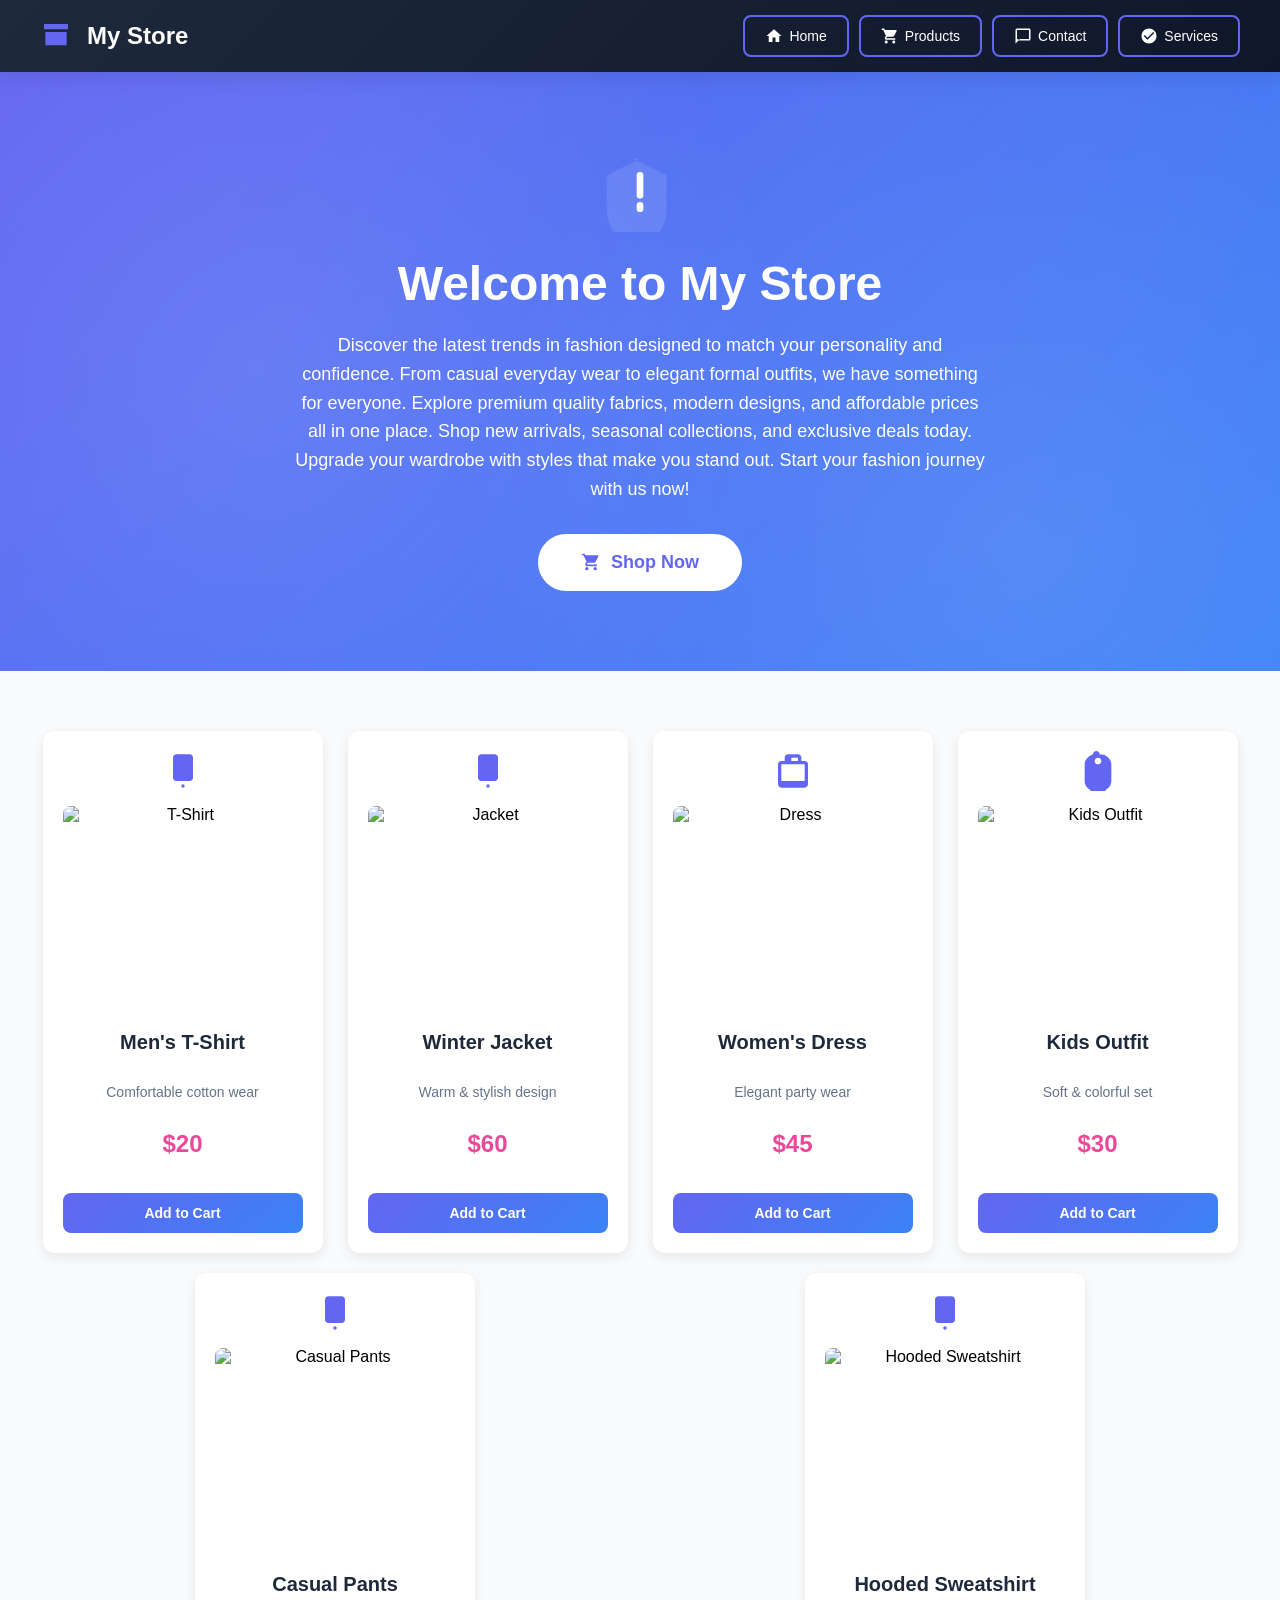
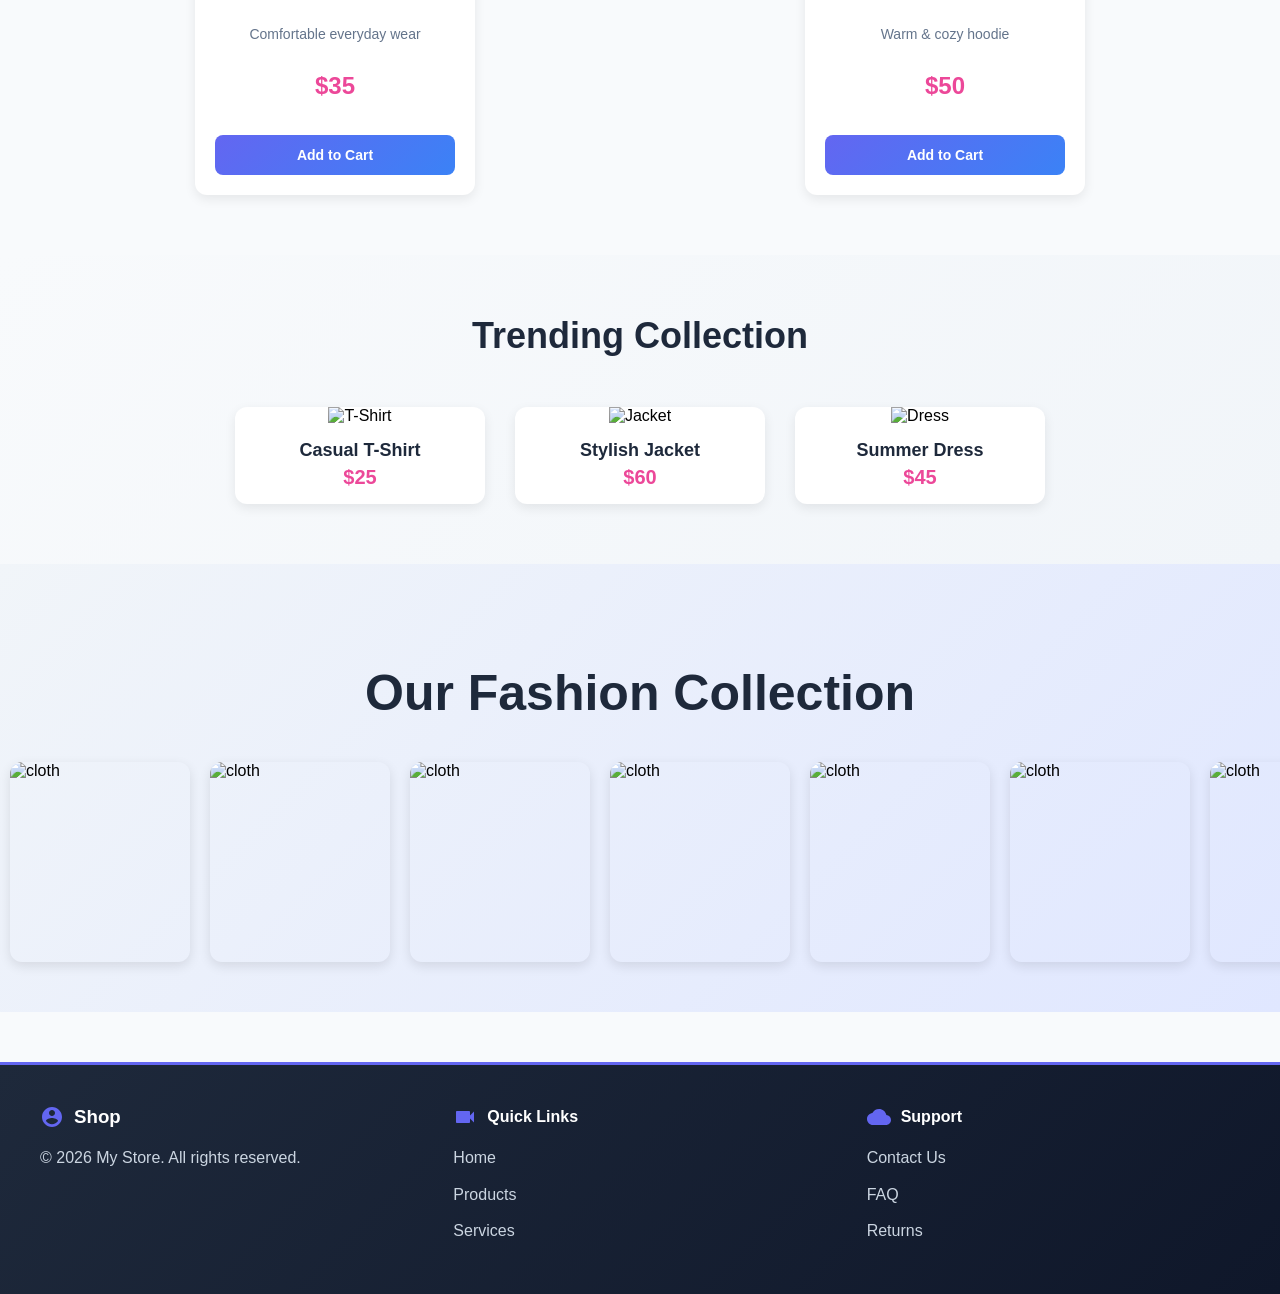
==== index.html @ 4a189a19 "add" ====
<!doctype html>
<html lang="en">
  <head>
    <meta charset="UTF-8" />
    <meta name="viewport" content="width=device-width, initial-scale=1.0" />
    <title>MY store</title>
    <link rel="stylesheet" href="style.css" />
  </head>
  <body>
    <div class="nav">
      <div class="left-nav">
        <svg
          class="nav-logo"
          viewBox="0 0 24 24"
          fill="none"
          xmlns="http://www.w3.org/2000/svg"
        >
          <path
            d="M3 3h18v4H3V3zm1 6h16v10H4V9zm1 2h14v6H5v-6z"
            fill="currentColor"
          />
        </svg>
        <h2>My Store</h2>
      </div>
      <div class="right-nav">
        <button>
          <a href="index.html">
            <svg class="nav-icon" viewBox="0 0 24 24" fill="currentColor">
              <path d="M10 20v-6h4v6h5v-8h3L12 3 2 12h3v8z" />
            </svg>
            Home
          </a>
        </button>
        <button>
          <a href="product.html">
            <svg class="nav-icon" viewBox="0 0 24 24" fill="currentColor">
              <path
                d="M7 18c-1.1 0-1.99.9-1.99 2S5.9 22 7 22s2-.9 2-2-.9-2-2-2zM1 2v2h2l3.6 7.59-1.35 2.45c-.16.28-.25.61-.25.96 0 1.1.9 2 2 2h12v-2H7.42c-.14 0-.25-.11-.25-.25l.03-.12.9-1.63h7.45c.75 0 1.41-.41 1.75-1.03l3.58-6.49c.08-.14.12-.31.12-.48 0-.55-.45-1-1-1H5.21l-.94-2H1zm16 16c-1.1 0-1.99.9-1.99 2s.89 2 1.99 2 2-.9 2-2-.9-2-2-2z"
              />
            </svg>
            Products
          </a>
        </button>
        <button>
          <a href="contact.html">
            <svg class="nav-icon" viewBox="0 0 24 24" fill="currentColor">
              <path
                d="M20 2H4c-1.1 0-2 .9-2 2v18l4-4h14c1.1 0 2-.9 2-2V4c0-1.1-.9-2-2-2zm0 14H8l-2 2v-2H4V4h16v12z"
              />
            </svg>
            Contact
          </a>
        </button>
        <button>
          <a href="services.html">
            <svg class="nav-icon" viewBox="0 0 24 24" fill="currentColor">
              <path
                d="M12 2C6.48 2 2 6.48 2 12s4.48 10 10 10 10-4.48 10-10S17.52 2 12 2zm-2 15l-5-5 1.41-1.41L10 14.17l7.59-7.59L19 8l-9 9z"
              />
            </svg>
            Services
          </a>
        </button>
      </div>
    </div>
    <div class="main">
      <svg
        class="hero-icon"
        viewBox="0 0 24 24"
        fill="none"
        xmlns="http://www.w3.org/2000/svg"
      >
        <path
          d="M12 2L2 7v10c0 5.55 3.84 10.74 9 12 5.16-1.26 9-6.45 9-12V7l-10-5z"
          fill="currentColor"
          opacity="0.1"
        />
        <path
          d="M12 7v6m0 3v1"
          stroke="currentColor"
          stroke-width="2"
          stroke-linecap="round"
        />
      </svg>
      <h1>Welcome to My Store</h1>
      <p>
        Discover the latest trends in fashion designed to match your personality
        and confidence. From casual everyday wear to elegant formal outfits, we
        have something for everyone. Explore premium quality fabrics, modern
        designs, and affordable prices all in one place. Shop new arrivals,
        seasonal collections, and exclusive deals today. Upgrade your wardrobe
        with styles that make you stand out. Start your fashion journey with us
        now!
      </p>
      <button class="shop-now">
        <svg class="btn-icon" viewBox="0 0 24 24" fill="currentColor">
          <path
            d="M7 18c-1.1 0-1.99.9-1.99 2S5.9 22 7 22s2-.9 2-2-.9-2-2-2zM1 2v2h2l3.6 7.59-1.35 2.45c-.16.28-.25.61-.25.96 0 1.1.9 2 2 2h12v-2H7.42c-.14 0-.25-.11-.25-.25l.03-.12.9-1.63h7.45c.75 0 1.41-.41 1.75-1.03l3.58-6.49c.08-.14.12-.31.12-.48 0-.55-.45-1-1-1H5.21l-.94-2H1zm16 16c-1.1 0-1.99.9-1.99 2s.89 2 1.99 2 2-.9 2-2-.9-2-2-2z"
          />
        </svg>
        Shop Now
      </button>
    </div>
    <div class="card-section">
      <div class="card">
        <svg class="card-icon" viewBox="0 0 24 24" fill="currentColor">
          <path
            d="M16 2H8c-1.1 0-2 .9-2 2v12c0 1.1.9 2 2 2h8c1.1 0 2-.9 2-2V4c0-1.1-.9-2-2-2zm-4 18c-.55 0-1 .45-1 1s.45 1 1 1 1-.45 1-1-.45-1-1-1z"
          />
        </svg>
        <img
          src="https://sp.yimg.com/ib/th?id=OPHS.diN9eGcp2eBxSg474C474&o=5&pid=21.1&w=174&h=174"
          alt="T-Shirt"
        />
        <h3>Men's T-Shirt</h3>
        <p>Comfortable cotton wear</p>
        <div class="price">$20</div>
        <button>Add to Cart</button>
      </div>

      <div class="card">
        <svg class="card-icon" viewBox="0 0 24 24" fill="currentColor">
          <path
            d="M16 2H8c-1.1 0-2 .9-2 2v12c0 1.1.9 2 2 2h8c1.1 0 2-.9 2-2V4c0-1.1-.9-2-2-2zm-4 18c-.55 0-1 .45-1 1s.45 1 1 1 1-.45 1-1-.45-1-1-1z"
          />
        </svg>
        <img
          src="https://tse2.mm.bing.net/th/id/OIP.4TFKS0_CNqm6G8-q3E5U1QHaH_?pid=Api&h=220&P=0"
          alt="Jacket"
        />
        <h3>Winter Jacket</h3>
        <p>Warm & stylish design</p>
        <div class="price">$60</div>
        <button>Add to Cart</button>
      </div>

      <div class="card">
        <svg class="card-icon" viewBox="0 0 24 24" fill="currentColor">
          <path
            d="M19 6h-2V4c0-1.1-.9-2-2-2h-6c-1.1 0-2 .9-2 2v2H5c-1.1 0-2 .9-2 2v12c0 1.1.9 2 2 2h14c1.1 0 2-.9 2-2V8c0-1.1-.9-2-2-2zm-8-2h4v2h-4V4zm8 14H5V8h14v12z"
          />
        </svg>
        <img
          src="https://tse2.mm.bing.net/th/id/OIP.IkxTCfhp7XtjsLxzPKANawAAAA?pid=Api&h=220&P=0"
          alt="Dress"
        />
        <h3>Women's Dress</h3>
        <p>Elegant party wear</p>
        <div class="price">$45</div>
        <button>Add to Cart</button>
      </div>

      <div class="card">
        <svg class="card-icon" viewBox="0 0 24 24" fill="currentColor">
          <path
            d="M13 2.05V2c0-1.1-.9-2-2-2s-2 .9-2 2v .05C6.15 2.89 4 5.28 4 8v10c0 2.3 1.35 4.29 3.29 5.29.51 2.14 2.47 3.71 4.71 3.71s4.2-1.57 4.71-3.71C18.65 22.29 20 20.3 20 18V8c0-2.72-2.15-5.11-5-5.95zM12 4c1.1 0 2 .9 2 2s-.9 2-2 2-2-.9-2-2 .9-2 2-2z"
          />
        </svg>
        <img
          src="https://tse4.mm.bing.net/th/id/OIP.J3lTS5rkJ0kUEkmGNi_cYAHaHa?pid=Api&h=220&P=0"
          alt="Kids Outfit"
        />
        <h3>Kids Outfit</h3>
        <p>Soft & colorful set</p>
        <div class="price">$30</div>
        <button>Add to Cart</button>
      </div>

      <div class="card">
        <svg class="card-icon" viewBox="0 0 24 24" fill="currentColor">
          <path
            d="M16 2H8c-1.1 0-2 .9-2 2v12c0 1.1.9 2 2 2h8c1.1 0 2-.9 2-2V4c0-1.1-.9-2-2-2zm-4 18c-.55 0-1 .45-1 1s.45 1 1 1 1-.45 1-1-.45-1-1-1z"
          />
        </svg>
        <img
          src="https://tse3.mm.bing.net/th/id/OIP.npMJwdE77cSlf0qVIJvrZAHaJQ?pid=Api&h=220&P=0"
          alt="Casual Pants"
        />
        <h3>Casual Pants</h3>
        <p>Comfortable everyday wear</p>
        <div class="price">$35</div>
        <button>Add to Cart</button>
      </div>

      <div class="card">
        <svg class="card-icon" viewBox="0 0 24 24" fill="currentColor">
          <path
            d="M16 2H8c-1.1 0-2 .9-2 2v12c0 1.1.9 2 2 2h8c1.1 0 2-.9 2-2V4c0-1.1-.9-2-2-2zm-4 18c-.55 0-1 .45-1 1s.45 1 1 1 1-.45 1-1-.45-1-1-1z"
          />
        </svg>
        <img
          src="https://sp.yimg.com/ib/th?id=OPHS.ZYnOTlYd9QD0Gw474C474&o=5&pid=21.1&w=174&h=174"
          alt="Hooded Sweatshirt"
        />
        <h3>Hooded Sweatshirt</h3>
        <p>Warm & cozy hoodie</p>
        <div class="price">$50</div>
        <button>Add to Cart</button>
      </div>
    </div>
    <section class="clothes-section">
      <h2 class="section-title">Trending Collection</h2>

      <div class="clothes-container">
        <div class="cloth-card">
          <img
            src="https://images.unsplash.com/photo-1521572163474-6864f9cf17ab"
            alt="T-Shirt"
          />
          <h3>Casual T-Shirt</h3>
          <p>$25</p>
        </div>

        <div class="cloth-card">
          <img
            src="https://images.unsplash.com/photo-1541099649105-f69ad21f3246"
            alt="Jacket"
          />
          <h3>Stylish Jacket</h3>
          <p>$60</p>
        </div>

        <div class="cloth-card">
          <img
            src="https://images.unsplash.com/photo-1523381210434-271e8be1f52b"
            alt="Dress"
          />
          <h3>Summer Dress</h3>
          <p>$45</p>
        </div>
      </div>
    </section>

    <div class="slider">
      <h1 class="title">Our Fashion Collection</h1>
      <div class="slide-track">
        <img
          src="https://tse1.mm.bing.net/th/id/OIP.7dVXsr6-l3CxeOP9ixwIzgHaIp?pid=Api&h=220&P=0"
          alt="cloth"
        />
        <img
          src="https://tse3.mm.bing.net/th/id/OIP.5iQhqxgO9M4sZbuDXLKaMwHaHa?pid=Api&h=220&P=0"
          alt="cloth"
        />
        <img
          src="https://tse3.mm.bing.net/th/id/OIP.94xbmlF-6eaOnJ8CadNE3AHaJ4?pid=Api&h=220&P=0"
          alt="cloth"
        />
        <img
          src="https://tse3.mm.bing.net/th/id/OIP.oIAard_-rbLVhqIv0ns6VAHaJq?pid=Api&h=220&P=0"
          alt="cloth"
        />
        <img
          src="https://tse4.mm.bing.net/th/id/OIP.7JHT802lkbeA6eNokMqa7wHaLH?pid=Api&h=220&P=0"
          alt="cloth"
        />
        <img
          src="https://tse3.mm.bing.net/th/id/OIP.ezkQ51ySacZz0zSMBZnwAQHaKL?pid=Api&h=220&P=0"
          alt="cloth"
        />

        <!-- duplicate for smooth animation -->

        <img
          src="https://tse2.mm.bing.net/th/id/OIP.najAUZGLYDuFoyGK1gxFtwHaHa?pid=Api&h=220&P=0"
          alt="cloth"
        />
        <img
          src="https://tse3.mm.bing.net/th/id/OIP.VjDyY02cWuVD8oYbpbNacQHaHa?pid=Api&h=220&P=0"
          alt="cloth"
        />
        <img
          src="https://tse4.mm.bing.net/th/id/OIP.WUnVZwloYXIFiaX700F4-wHaHa?pid=Api&h=220&P=0"
          alt="cloth"
        />
        <img
          src="https://sp.yimg.com/ib/th?id=OPHS.28s5oGExE8n%2bOg474C474&o=5&pid=21.1&w=174&h=174"
          alt="cloth"
        />
        <img
          src="https://tse3.mm.bing.net/th/id/OIP.F_GPVm4qXBgl2MU5QC6DgAHaHa?pid=Api&h=220&P=0"
          alt="cloth"
        />
        <img
          src="https://tse1.mm.bing.net/th/id/OIP.SAK1lV6HRLopE1clRI5jWwHaNK?pid=Api&h=220&P=0"
          alt="cloth"
        />
      </div>
    </div>

    <div class="footer">
      <div class="footer-content">
        <div class="footer-section">
          <h3>
            <svg class="footer-icon" viewBox="0 0 24 24" fill="currentColor">
              <path
                d="M12 2C6.48 2 2 6.48 2 12s4.48 10 10 10 10-4.48 10-10S17.52 2 12 2zm0 3c1.66 0 3 1.34 3 3s-1.34 3-3 3-3-1.34-3-3 1.34-3 3-3zm0 14.2c-2.5 0-4.71-1.28-6-3.22.03-1.99 4-3.08 6-3.08 1.99 0 5.97 1.09 6 3.08-1.29 1.94-3.5 3.22-6 3.22z"
              />
            </svg>
            Shop
          </h3>
          <p>&copy; 2026 My Store. All rights reserved.</p>
        </div>
        <div class="footer-section">
          <h4>
            <svg class="footer-icon" viewBox="0 0 24 24" fill="currentColor">
              <path
                d="M17 10.5V7c0-.55-.45-1-1-1H4c-.55 0-1 .45-1 1v10c0 .55.45 1 1 1h12c.55 0 1-.45 1-1v-3.5l4 4v-11l-4 4z"
              />
            </svg>
            Quick Links
          </h4>
          <ul>
            <li><a href="index.html">Home</a></li>
            <li><a href="product.html">Products</a></li>
            <li><a href="services.html">Services</a></li>
          </ul>
        </div>
        <div class="footer-section">
          <h4>
            <svg class="footer-icon" viewBox="0 0 24 24" fill="currentColor">
              <path
                d="M19.35 10.04C18.67 6.59 15.64 4 12 4 9.11 4 6.6 5.64 5.35 8.04 2.34 8.36 0 10.91 0 14c0 3.31 2.69 6 6 6h13c2.76 0 5-2.24 5-5 0-2.64-2.05-4.78-4.65-4.96z"
              />
            </svg>
            Support
          </h4>
          <ul>
            <li><a href="contact.html">Contact Us</a></li>
            <li><a href="#">FAQ</a></li>
            <li><a href="#">Returns</a></li>
          </ul>
        </div>
      </div>
    </div>
  </body>
</html>
---- style.css ----
*,
body {
  margin: 0;
  padding: 0;
  box-sizing: border-box;
  font-family: 'Segoe UI', Tahoma, Geneva, Verdana, sans-serif;
}

body {
  background-color: #f8fafc;
}

/* Navigation Styling */
.nav {
  display: flex;
  justify-content: space-between;
  align-items: center;
  background: linear-gradient(135deg, #1e293b 0%, #0f172a 100%);
  padding: 15px 40px;
  position: sticky;
  top: 0;
  z-index: 1000;
  box-shadow: 0 4px 20px rgba(0, 0, 0, 0.1);
}

.nav .left-nav {
  display: flex;
  align-items: center;
  gap: 15px;
}

.nav-logo {
  width: 32px;
  height: 32px;
  color: #6366f1;
  animation: pulse 2s ease-in-out infinite;
}

@keyframes pulse {
  0%, 100% { transform: scale(1); }
  50% { transform: scale(1.1); }
}

.nav .left-nav h2 {
  color: #fff;
  font-size: 24px;
  font-weight: 700;
  margin: 0;
}

.nav .right-nav {
  display: flex;
  gap: 10px;
}

.nav .right-nav button {
  background-color: transparent;
  color: #fff;
  border: 2px solid #6366f1;
  padding: 10px 20px;
  cursor: pointer;
  border-radius: 8px;
  transition: all 0.3s ease;
  display: flex;
  align-items: center;
  gap: 6px;
  font-weight: 500;
}

.nav-icon {
  width: 18px;
  height: 18px;
  transition: transform 0.3s ease;
}

.nav .right-nav button a {
  text-decoration: none;
  color: inherit;
  display: flex;
  align-items: center;
  gap: 6px;
  font-size: 14px;
}

.nav .right-nav button:hover {
  background-color: #6366f1;
  border-color: #6366f1;
  transform: translateY(-2px);
  box-shadow: 0 8px 16px rgba(99, 102, 241, 0.3);
}

.nav .right-nav button:hover .nav-icon {
  transform: scale(1.2);
}
.main {
  text-align: center;
  padding: 80px 40px;
  background: linear-gradient(135deg, #6366f1 0%, #3b82f6 100%);
  color: white;
  position: relative;
  overflow: hidden;
}

.main::before {
  content: '';
  position: absolute;
  top: 0;
  left: 0;
  right: 0;
  bottom: 0;
  background-image: 
    radial-gradient(circle at 20% 50%, rgba(255, 255, 255, 0.1) 0%, transparent 50%),
    radial-gradient(circle at 80% 80%, rgba(255, 255, 255, 0.1) 0%, transparent 50%);
  pointer-events: none;
}

.main > * {
  position: relative;
  z-index: 1;
}

.hero-icon {
  width: 80px;
  height: 80px;
  margin-bottom: 20px;
  animation: float 3s ease-in-out infinite;
}

@keyframes float {
  0%, 100% { transform: translateY(0px); }
  50% { transform: translateY(-20px); }
}

.main h1 {
  font-size: 48px;
  margin-bottom: 20px;
  font-weight: 800;
  animation: slideDown 0.6s ease;
}

@keyframes slideDown {
  from { opacity: 0; transform: translateY(-30px); }
  to { opacity: 1; transform: translateY(0); }
}

.main p {
  font-size: 18px;
  margin-bottom: 30px;
  line-height: 1.6;
  max-width: 700px;
  margin-left: auto;
  margin-right: auto;
  animation: slideUp 0.6s ease 0.2s both;
}

@keyframes slideUp {
  from { opacity: 0; transform: translateY(30px); }
  to { opacity: 1; transform: translateY(0); }
}

.shop-now {
  background-color: #fff;
  color: #6366f1;
  border: 3px solid #fff;
  padding: 15px 40px;
  font-size: 18px;
  cursor: pointer;
  border-radius: 50px;
  font-weight: 600;
  display: inline-flex;
  align-items: center;
  gap: 10px;
  transition: all 0.3s ease;
  animation: slideUp 0.6s ease 0.4s both;
}

.btn-icon {
  width: 20px;
  height: 20px;
  transition: transform 0.3s ease;
}

.shop-now:hover {
  background-color: #ec4899;
  color: #fff;
  border-color: #ec4899;
  transform: translateY(-4px);
  box-shadow: 0 12px 24px rgba(236, 72, 153, 0.3);
}

.shop-now:hover .btn-icon {
  transform: scale(1.2);
}
.card-section {
  display: flex;
  justify-content: space-around;
  padding: 60px 40px;
  gap: 20px;
  flex-wrap: wrap;
  background-color: #f8fafc;
}

.card {
  display: flex;
  flex-direction: column;
  background-color: #fff;
  border: none;
  border-radius: 12px;
  padding: 20px;
  width: 280px;
  text-align: center;
  gap: 15px;
  box-shadow: 0 4px 12px rgba(0, 0, 0, 0.08);
  transition: all 0.3s ease;
  animation: cardSlideUp 0.6s ease forwards;
}

@keyframes cardSlideUp {
  from { opacity: 0; transform: translateY(30px); }
  to { opacity: 1; transform: translateY(0); }
}

.card:nth-child(1) { animation-delay: 0.1s; }
.card:nth-child(2) { animation-delay: 0.2s; }
.card:nth-child(3) { animation-delay: 0.3s; }
.card:nth-child(4) { animation-delay: 0.4s; }

.card-icon {
  width: 40px;
  height: 40px;
  margin: 0 auto;
  color: #6366f1;
  animation: iconBounce 2s ease-in-out infinite;
}

@keyframes iconBounce {
  0%, 100% { transform: translateY(0); }
  50% { transform: translateY(-10px); }
}

.card img {
  width: 100%;
  height: 200px;
  object-fit: cover;
  border-radius: 8px;
  transition: transform 0.3s ease;
}

.card h3 {
  font-size: 20px;
  margin: 10px 0;
  color: #1e293b;
  font-weight: 600;
}

.card p {
  font-size: 14px;
  color: #64748b;
  margin: 5px 0;
}

.card .price {
  font-size: 24px;
  color: #ec4899;
  font-weight: 700;
  margin: 10px 0;
}

.card button {
  background: linear-gradient(135deg, #6366f1 0%, #3b82f6 100%);
  color: #fff;
  border: none;
  padding: 12px 24px;
  font-size: 14px;
  cursor: pointer;
  border-radius: 8px;
  font-weight: 600;
  transition: all 0.3s ease;
  margin-top: 10px;
}

.card:hover {
  transform: translateY(-8px);
  box-shadow: 0 12px 28px rgba(99, 102, 241, 0.2);
}

.card:hover img {
  transform: scale(1.05);
}

.card button:hover {
  transform: translateY(-2px);
  box-shadow: 0 8px 16px rgba(99, 102, 241, 0.4);
}

.clothes-section {
    padding: 60px 40px;
    text-align: center;
    background: linear-gradient(135deg, #f8fafc 0%, #f1f5f9 100%);
}

.section-title {
    font-size: 36px;
    margin-bottom: 50px;
    color: #1e293b;
    font-weight: 800;
    animation: fadeInScale 0.8s ease;
}

@keyframes fadeInScale {
  from { opacity: 0; transform: scale(0.9); }
  to { opacity: 1; transform: scale(1); }
}

.clothes-container {
    display: flex;
    justify-content: center;
    gap: 30px;
    flex-wrap: wrap;
}

.cloth-card {
    background: #fff;
    width: 250px;
    border-radius: 12px;
    overflow: hidden;
    box-shadow: 0 4px 12px rgba(0,0,0,0.08);
    transition: all 0.4s ease;
    animation: slideUp 0.8s ease forwards;
}

.cloth-card:nth-child(1) { animation-delay: 0s; }
.cloth-card:nth-child(2) { animation-delay: 0.1s; }
.cloth-card:nth-child(3) { animation-delay: 0.2s; }

.cloth-card img {
    width: 100%;
    height: 300px;
    object-fit: cover;
    transition: transform 0.5s ease;
}

.cloth-card:hover {
    transform: translateY(-12px);
    box-shadow: 0 16px 36px rgba(99, 102, 241, 0.2);
}

.cloth-card:hover img {
    transform: scale(1.1) rotate(2deg);
}
   
.cloth-card h3 {
    margin: 15px 0 5px;
    font-size: 18px;
    color: #1e293b;
    font-weight: 600;
}

.cloth-card p {
    margin-bottom: 15px;
    color: #ec4899;
    font-weight: bold;
    font-size: 20px;
}

/* Animations */

@keyframes fadeIn {
    from { opacity: 0; }
    to { opacity: 1; }
}

@keyframes slideUp {
    from {
        opacity: 0;
        transform: translateY(50px);
    }
    to {
        opacity: 1;
        transform: translateY(0);
    }
}

.title{
    margin-top:30px;
    color: #1e293b;
    font-size: 32px;
    font-weight: 700;
}

/* Slider container */

.slider{
    width:100%;
    overflow: hidden;
    padding: 40px 0;
    background: linear-gradient(135deg, #f1f5f9 0%, #e0e7ff 100%);
}

.slider h1 {
    font-size: 50px;
    padding: 30px 40px;
    color: #1e293b;
    font-weight: 800;
    text-align: center;
}

/* Moving track */

.slide-track{
    display:flex;
    width:calc(200px * 12);
    animation: scroll 30s linear infinite;
}

/* Images */

.slide-track img{
    width:200px;
    height:200px;
    margin:10px;
    border-radius:12px;
    transition: all 0.3s;
    box-shadow: 0 4px 12px rgba(0, 0, 0, 0.1);
}

/* Hover animation */

.slide-track img:hover{
    transform: scale(1.1) rotate(-5deg);
    box-shadow: 0 8px 20px rgba(99, 102, 241, 0.3);
}

/* Keyframes animation */

@keyframes scroll{
    0%{
        transform:translateX(0);
    }
    100%{
        transform:translateX(-50%);
    }
}

.footer {
    background: linear-gradient(135deg, #1e293b 0%, #0f172a 100%);
    color: #fff;
    padding: 40px 20px;
    margin-top: 50px;
    border-top: 3px solid #6366f1;
}

.footer-content {
    display: grid;
    grid-template-columns: repeat(auto-fit, minmax(250px, 1fr));
    gap: 40px;
    max-width: 1200px;
    margin: 0 auto;
}

.footer-section h3,
.footer-section h4 {
    display: flex;
    align-items: center;
    gap: 10px;
    margin-bottom: 15px;
    color: #fff;
    font-weight: 600;
}

.footer-icon {
    width: 24px;
    height: 24px;
    color: #6366f1;
    transition: transform 0.3s ease;
}

.footer-section h3:hover .footer-icon,
.footer-section h4:hover .footer-icon {
    transform: rotate(360deg);
}

.footer-section p,
.footer-section ul {
    color: #cbd5e1;
    line-height: 1.8;
    padding: 0;
    margin: 0;
    list-style: none;
}

.footer-section ul li {
    margin-bottom: 8px;
}

.footer-section ul li a {
    color: #cbd5e1;
    text-decoration: none;
    transition: all 0.3s ease;
}

.footer-section ul li a:hover {
    color: #6366f1;
    padding-left: 5px;
}
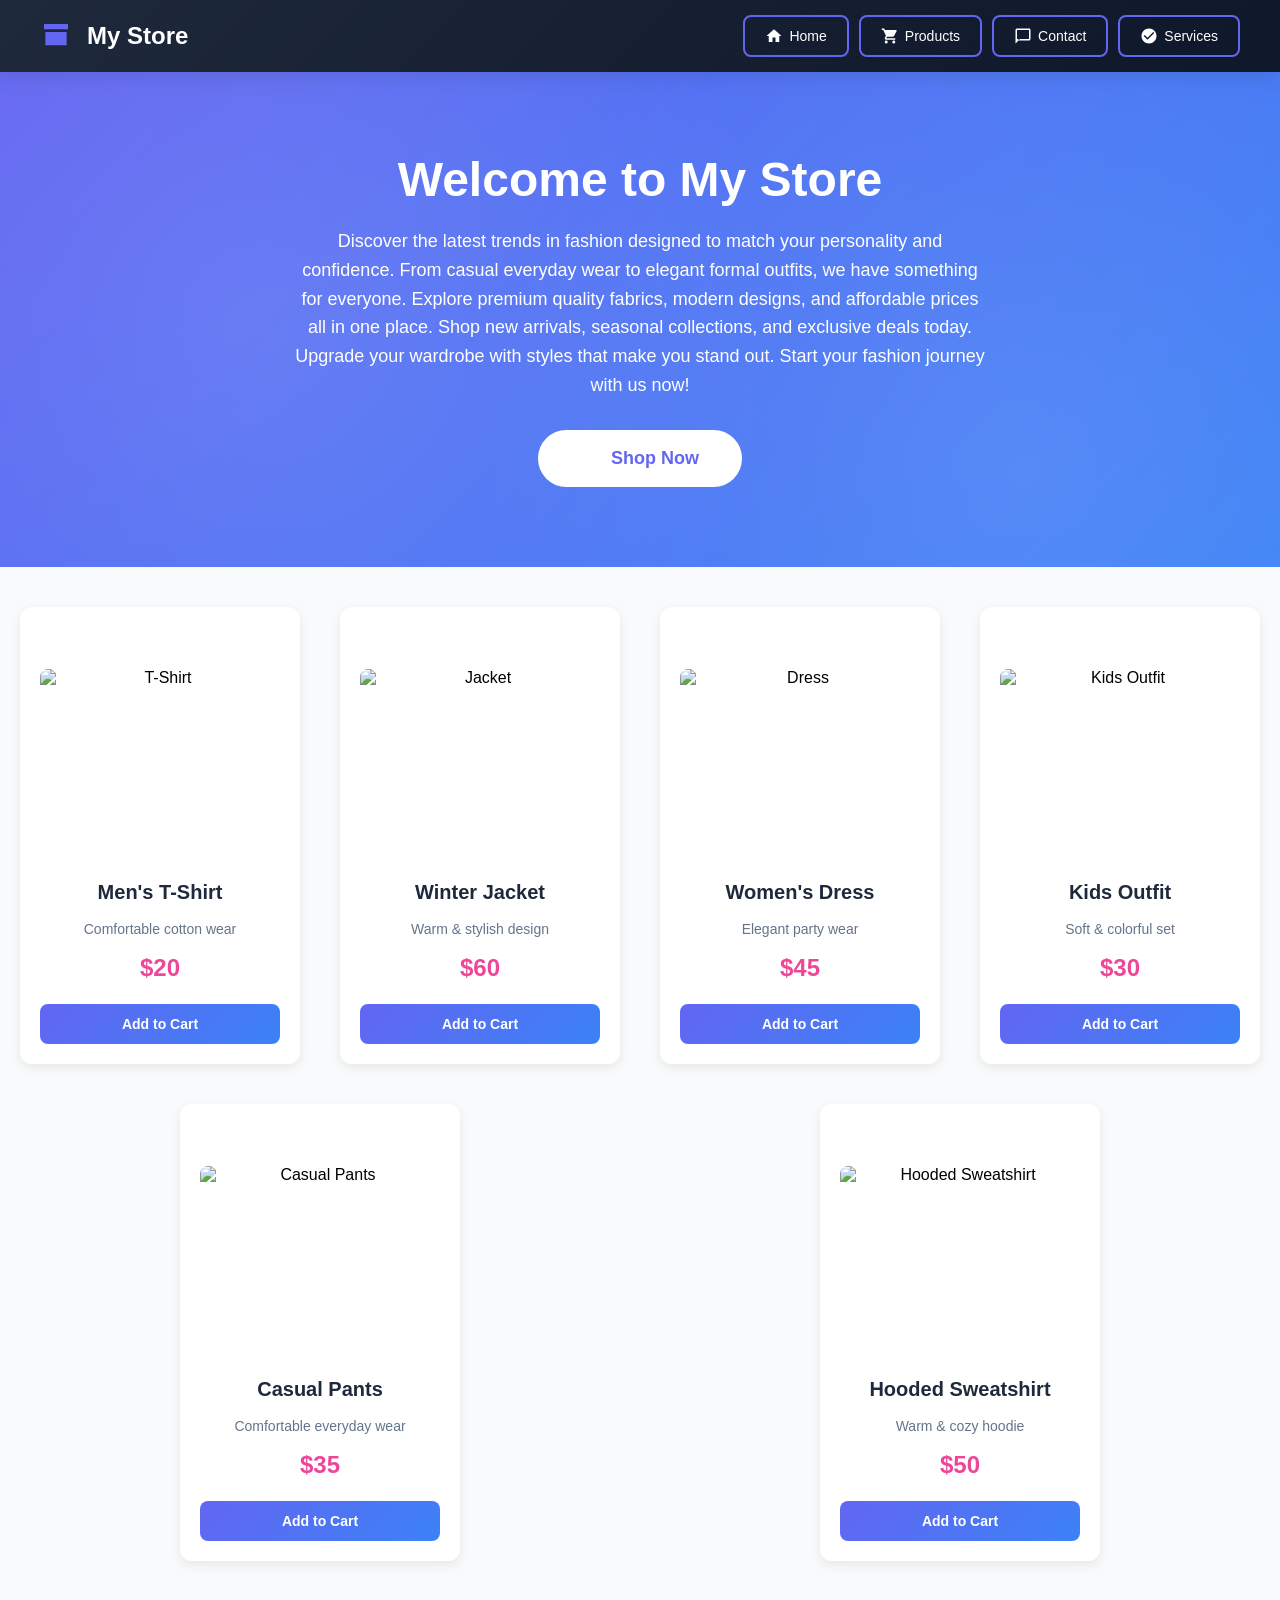
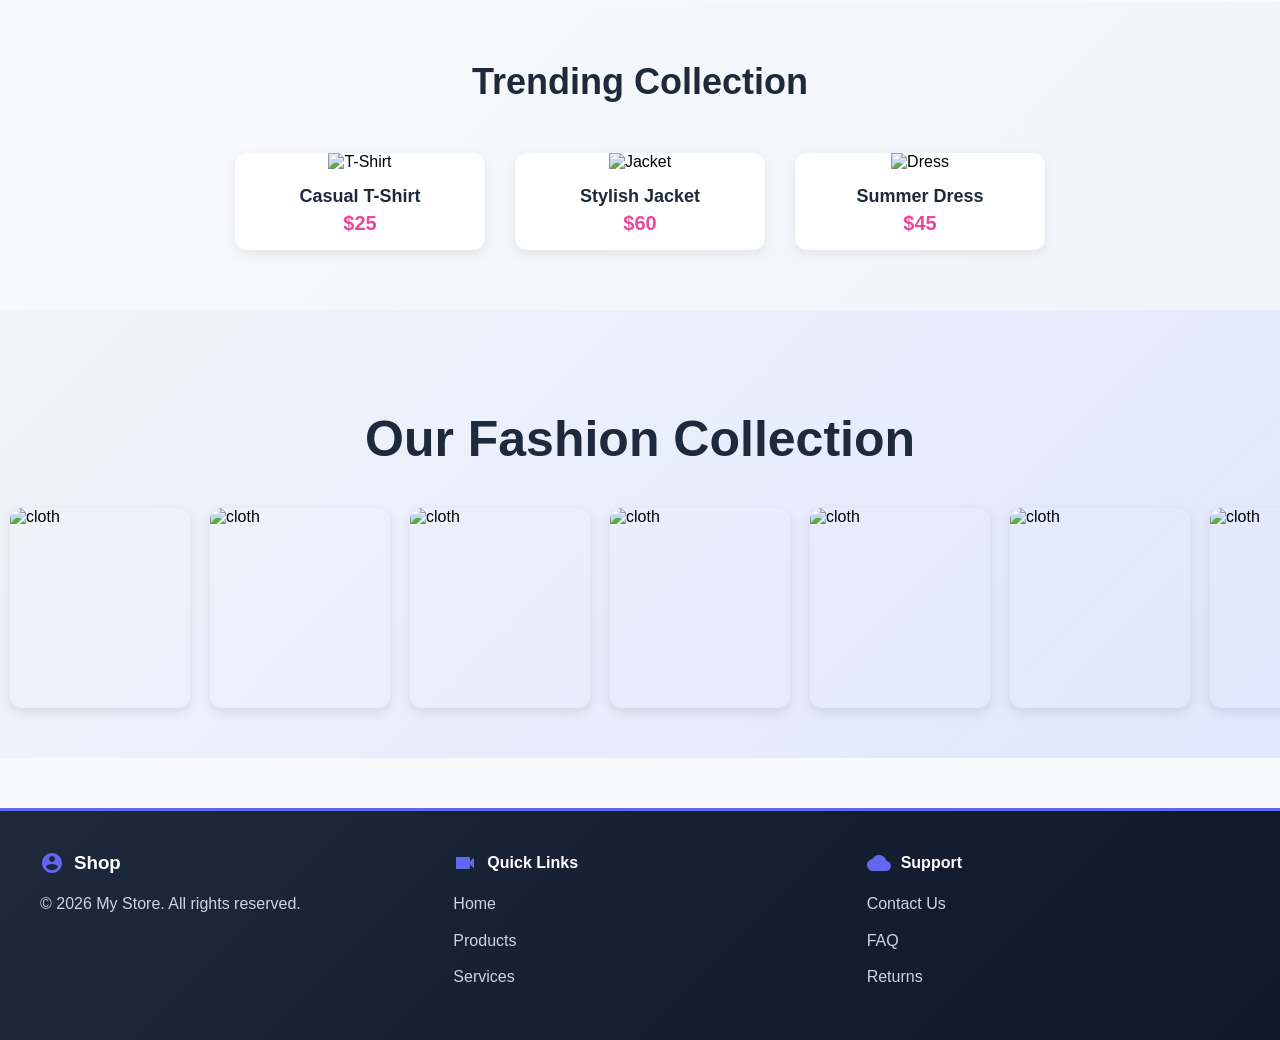
==== commit 32feab65: "add" ====
--- a/index.html
+++ b/index.html
@@ -64,24 +64,9 @@
       </div>
     </div>
     <div class="main">
-      <svg
-        class="hero-icon"
-        viewBox="0 0 24 24"
-        fill="none"
-        xmlns="http://www.w3.org/2000/svg"
-      >
-        <path
-          d="M12 2L2 7v10c0 5.55 3.84 10.74 9 12 5.16-1.26 9-6.45 9-12V7l-10-5z"
-          fill="currentColor"
-          opacity="0.1"
-        />
-        <path
-          d="M12 7v6m0 3v1"
-          stroke="currentColor"
-          stroke-width="2"
-          stroke-linecap="round"
-        />
-      </svg>
+  
+       
+      
       <h1>Welcome to My Store</h1>
       <p>
         Discover the latest trends in fashion designed to match your personality
@@ -94,9 +79,7 @@
       </p>
       <button class="shop-now">
         <svg class="btn-icon" viewBox="0 0 24 24" fill="currentColor">
-          <path
-            d="M7 18c-1.1 0-1.99.9-1.99 2S5.9 22 7 22s2-.9 2-2-.9-2-2-2zM1 2v2h2l3.6 7.59-1.35 2.45c-.16.28-.25.61-.25.96 0 1.1.9 2 2 2h12v-2H7.42c-.14 0-.25-.11-.25-.25l.03-.12.9-1.63h7.45c.75 0 1.41-.41 1.75-1.03l3.58-6.49c.08-.14.12-.31.12-.48 0-.55-.45-1-1-1H5.21l-.94-2H1zm16 16c-1.1 0-1.99.9-1.99 2s.89 2 1.99 2 2-.9 2-2-.9-2-2-2z"
-          />
+        
         </svg>
         Shop Now
       </button>
@@ -104,9 +87,7 @@
     <div class="card-section">
       <div class="card">
         <svg class="card-icon" viewBox="0 0 24 24" fill="currentColor">
-          <path
-            d="M16 2H8c-1.1 0-2 .9-2 2v12c0 1.1.9 2 2 2h8c1.1 0 2-.9 2-2V4c0-1.1-.9-2-2-2zm-4 18c-.55 0-1 .45-1 1s.45 1 1 1 1-.45 1-1-.45-1-1-1z"
-          />
+         
         </svg>
         <img
           src="https://sp.yimg.com/ib/th?id=OPHS.diN9eGcp2eBxSg474C474&o=5&pid=21.1&w=174&h=174"
@@ -120,9 +101,7 @@
 
       <div class="card">
         <svg class="card-icon" viewBox="0 0 24 24" fill="currentColor">
-          <path
-            d="M16 2H8c-1.1 0-2 .9-2 2v12c0 1.1.9 2 2 2h8c1.1 0 2-.9 2-2V4c0-1.1-.9-2-2-2zm-4 18c-.55 0-1 .45-1 1s.45 1 1 1 1-.45 1-1-.45-1-1-1z"
-          />
+
         </svg>
         <img
           src="https://tse2.mm.bing.net/th/id/OIP.4TFKS0_CNqm6G8-q3E5U1QHaH_?pid=Api&h=220&P=0"
@@ -136,9 +115,7 @@
 
       <div class="card">
         <svg class="card-icon" viewBox="0 0 24 24" fill="currentColor">
-          <path
-            d="M19 6h-2V4c0-1.1-.9-2-2-2h-6c-1.1 0-2 .9-2 2v2H5c-1.1 0-2 .9-2 2v12c0 1.1.9 2 2 2h14c1.1 0 2-.9 2-2V8c0-1.1-.9-2-2-2zm-8-2h4v2h-4V4zm8 14H5V8h14v12z"
-          />
+          
         </svg>
         <img
           src="https://tse2.mm.bing.net/th/id/OIP.IkxTCfhp7XtjsLxzPKANawAAAA?pid=Api&h=220&P=0"
@@ -152,9 +129,6 @@
 
       <div class="card">
         <svg class="card-icon" viewBox="0 0 24 24" fill="currentColor">
-          <path
-            d="M13 2.05V2c0-1.1-.9-2-2-2s-2 .9-2 2v .05C6.15 2.89 4 5.28 4 8v10c0 2.3 1.35 4.29 3.29 5.29.51 2.14 2.47 3.71 4.71 3.71s4.2-1.57 4.71-3.71C18.65 22.29 20 20.3 20 18V8c0-2.72-2.15-5.11-5-5.95zM12 4c1.1 0 2 .9 2 2s-.9 2-2 2-2-.9-2-2 .9-2 2-2z"
-          />
         </svg>
         <img
           src="https://tse4.mm.bing.net/th/id/OIP.J3lTS5rkJ0kUEkmGNi_cYAHaHa?pid=Api&h=220&P=0"
@@ -168,9 +142,7 @@
 
       <div class="card">
         <svg class="card-icon" viewBox="0 0 24 24" fill="currentColor">
-          <path
-            d="M16 2H8c-1.1 0-2 .9-2 2v12c0 1.1.9 2 2 2h8c1.1 0 2-.9 2-2V4c0-1.1-.9-2-2-2zm-4 18c-.55 0-1 .45-1 1s.45 1 1 1 1-.45 1-1-.45-1-1-1z"
-          />
+          
         </svg>
         <img
           src="https://tse3.mm.bing.net/th/id/OIP.npMJwdE77cSlf0qVIJvrZAHaJQ?pid=Api&h=220&P=0"
@@ -184,9 +156,7 @@
 
       <div class="card">
         <svg class="card-icon" viewBox="0 0 24 24" fill="currentColor">
-          <path
-            d="M16 2H8c-1.1 0-2 .9-2 2v12c0 1.1.9 2 2 2h8c1.1 0 2-.9 2-2V4c0-1.1-.9-2-2-2zm-4 18c-.55 0-1 .45-1 1s.45 1 1 1 1-.45 1-1-.45-1-1-1z"
-          />
+          
         </svg>
         <img
           src="https://sp.yimg.com/ib/th?id=OPHS.ZYnOTlYd9QD0Gw474C474&o=5&pid=21.1&w=174&h=174"
--- a/style.css
+++ b/style.css
@@ -194,8 +194,8 @@
 .card-section {
   display: flex;
   justify-content: space-around;
-  padding: 60px 40px;
-  gap: 20px;
+  padding: 40px 20px;
+  gap: 40px;
   flex-wrap: wrap;
   background-color: #f8fafc;
 }
@@ -209,7 +209,7 @@
   padding: 20px;
   width: 280px;
   text-align: center;
-  gap: 15px;
+  gap: 2px;
   box-shadow: 0 4px 12px rgba(0, 0, 0, 0.08);
   transition: all 0.3s ease;
   animation: cardSlideUp 0.6s ease forwards;
@@ -502,4 +502,292 @@
 .footer-section ul li a:hover {
     color: #6366f1;
     padding-left: 5px;
+}
+
+/* Responsive Design - Tablets */
+@media (max-width: 768px) {
+  .nav {
+    padding: 12px 20px;
+    gap: 10px;
+  }
+
+  .nav .left-nav h2 {
+    font-size: 20px;
+  }
+
+  .nav .right-nav {
+    gap: 8px;
+  }
+
+  .nav .right-nav button {
+    padding: 8px 12px;
+    font-size: 12px;
+  }
+
+  .nav .right-nav button a {
+    font-size: 12px;
+  }
+
+  .main {
+    padding: 50px 20px;
+  }
+
+  .hero-icon {
+    width: 60px;
+    height: 60px;
+  }
+
+  .main h1 {
+    font-size: 36px;
+    margin-bottom: 15px;
+  }
+
+  .main p {
+    font-size: 16px;
+    line-height: 1.5;
+    margin-bottom: 20px;
+  }
+
+  .shop-now {
+    padding: 12px 30px;
+    font-size: 16px;
+  }
+
+  .card-section {
+    padding: 30px 15px;
+    gap: 20px;
+  }
+
+  .card {
+    width: 100%;
+    max-width: 250px;
+    padding: 15px;
+  }
+
+  .card h3 {
+    font-size: 18px;
+  }
+
+  .card .price {
+    font-size: 20px;
+  }
+
+  .clothes-section {
+    padding: 40px 20px;
+  }
+
+  .section-title {
+    font-size: 28px;
+    margin-bottom: 30px;
+  }
+
+  .clothes-container {
+    gap: 20px;
+  }
+
+  .cloth-card {
+    width: 100%;
+    max-width: 200px;
+  }
+
+  .slider {
+    padding: 30px 0;
+  }
+
+  .slider h1 {
+    font-size: 36px;
+    padding: 20px 20px;
+  }
+
+  .slide-track img {
+    width: 150px;
+    height: 150px;
+    margin: 8px;
+  }
+
+  .footer {
+    padding: 30px 15px;
+  }
+
+  .footer-content {
+    gap: 30px;
+  }
+}
+
+/* Responsive Design - Mobile Phones */
+@media (max-width: 480px) {
+  .nav {
+    padding: 10px 15px;
+    flex-direction: column;
+    gap: 8px;
+  }
+
+  .nav .left-nav {
+    width: 100%;
+    justify-content: center;
+    margin-bottom: 8px;
+  }
+
+  .nav .left-nav h2 {
+    font-size: 18px;
+  }
+
+  .nav .right-nav {
+    width: 100%;
+    flex-wrap: wrap;
+    justify-content: center;
+    gap: 5px;
+  }
+
+  .nav .right-nav button {
+    padding: 6px 10px;
+    font-size: 11px;
+    flex: 1;
+    min-width: 80px;
+    justify-content: center;
+  }
+
+  .nav .right-nav button a {
+    font-size: 11px;
+  }
+
+  .nav-icon {
+    width: 16px;
+    height: 16px;
+  }
+
+  .main {
+    padding: 40px 15px;
+  }
+
+  .hero-icon {
+    width: 50px;
+    height: 50px;
+    margin-bottom: 15px;
+  }
+
+  .main h1 {
+    font-size: 28px;
+    margin-bottom: 12px;
+  }
+
+  .main p {
+    font-size: 14px;
+    margin-bottom: 15px;
+    max-width: 100%;
+  }
+
+  .shop-now {
+    padding: 10px 25px;
+    font-size: 14px;
+  }
+
+  .btn-icon {
+    width: 18px;
+    height: 18px;
+  }
+
+  .card-section {
+    padding: 20px 10px;
+    gap: 15px;
+    flex-direction: column;
+    align-items: center;
+  }
+
+  .card {
+    width: 100%;
+    max-width: 100%;
+    padding: 12px;
+  }
+
+  .card h3 {
+    font-size: 16px;
+  }
+
+  .card p {
+    font-size: 13px;
+  }
+
+  .card .price {
+    font-size: 18px;
+  }
+
+  .card button {
+    padding: 10px 20px;
+    font-size: 13px;
+  }
+
+  .card img {
+    height: 150px;
+  }
+
+  .clothes-section {
+    padding: 30px 15px;
+  }
+
+  .section-title {
+    font-size: 22px;
+    margin-bottom: 20px;
+  }
+
+  .clothes-container {
+    flex-direction: column;
+    align-items: center;
+    gap: 15px;
+  }
+
+  .cloth-card {
+    width: 100%;
+    max-width: 100%;
+  }
+
+  .cloth-card img {
+    height: 200px;
+  }
+
+  .cloth-card h3 {
+    font-size: 16px;
+    margin: 12px 0 5px;
+  }
+
+  .cloth-card p {
+    font-size: 18px;
+    margin-bottom: 12px;
+  }
+
+  .slider {
+    padding: 20px 0;
+  }
+
+  .slider h1 {
+    font-size: 24px;
+    padding: 15px 15px;
+    margin: 0;
+  }
+
+  .slide-track img {
+    width: 120px;
+    height: 120px;
+    margin: 6px;
+  }
+
+  .footer {
+    padding: 20px 10px;
+    margin-top: 30px;
+  }
+
+  .footer-content {
+    grid-template-columns: 1fr;
+    gap: 20px;
+  }
+
+  .footer-section h3,
+  .footer-section h4 {
+    font-size: 14px;
+  }
+
+  .footer-section p,
+  .footer-section ul {
+    font-size: 12px;
+  }
 }
